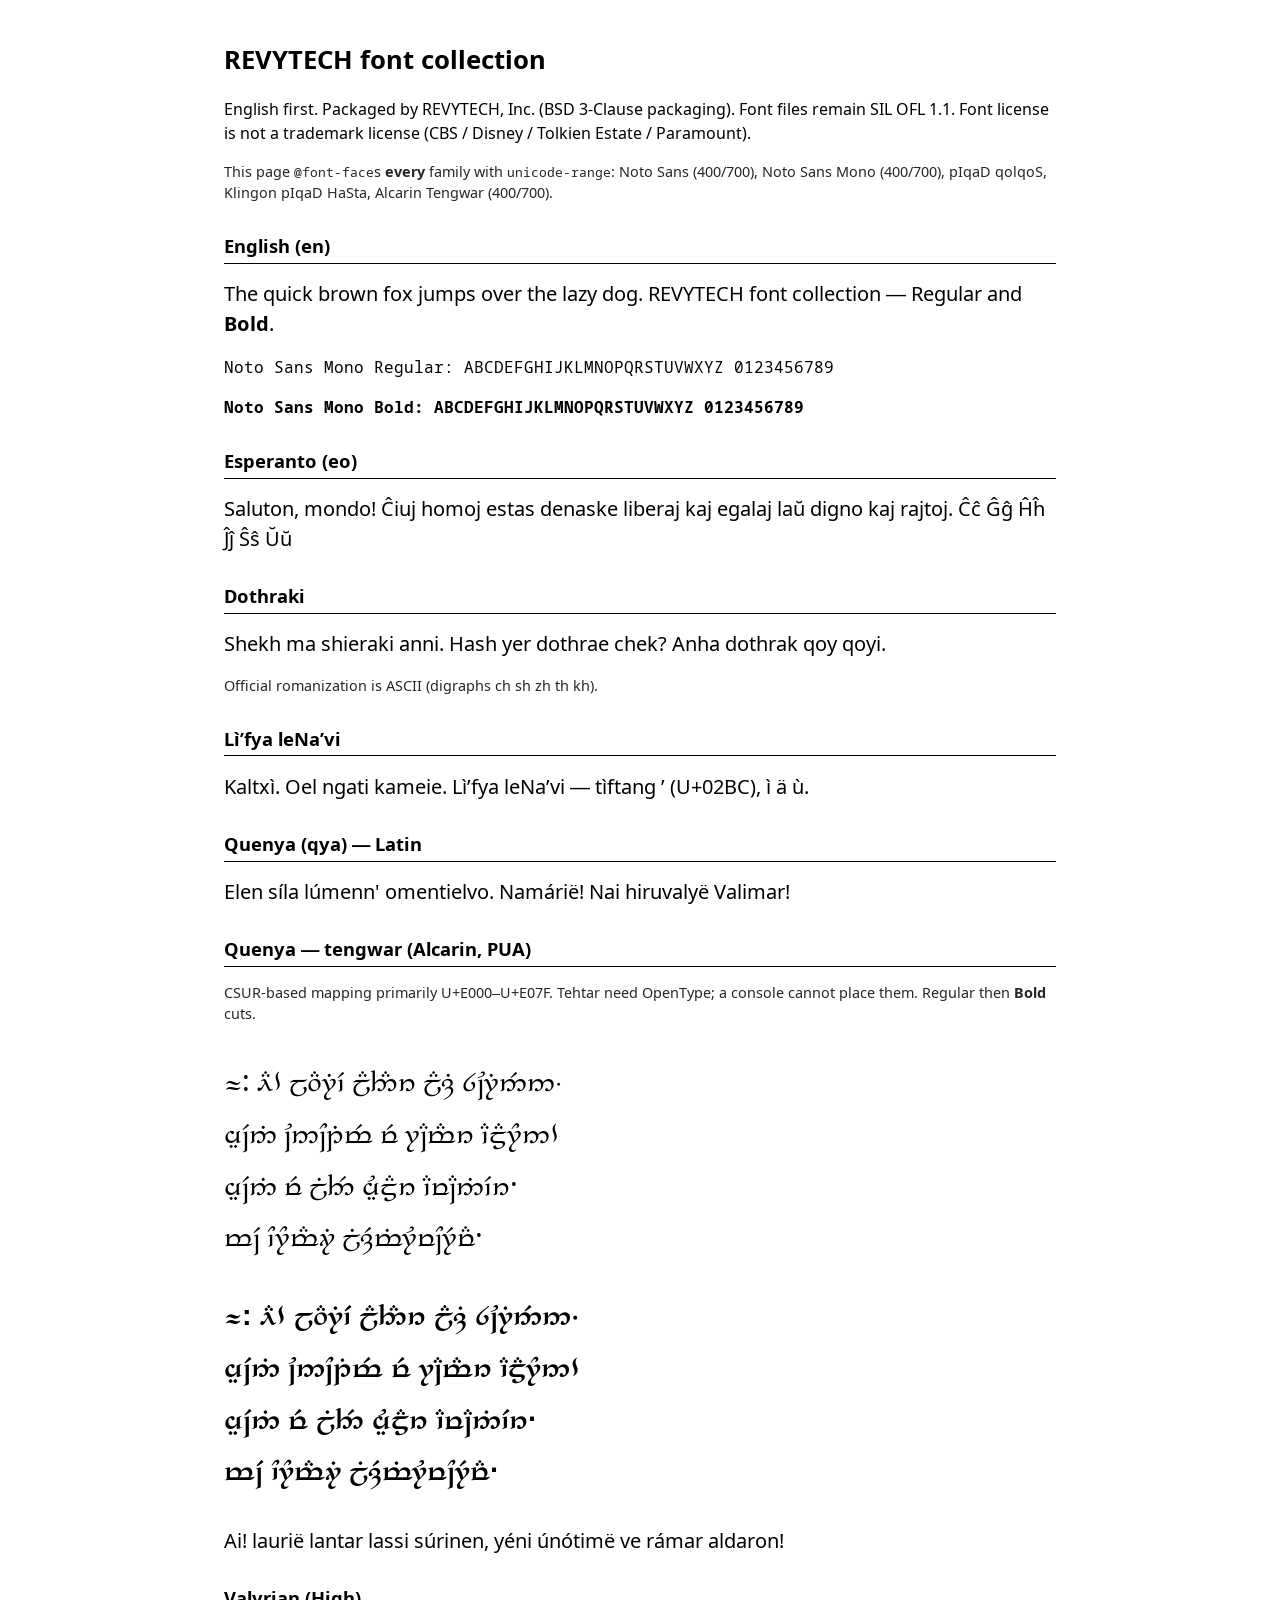
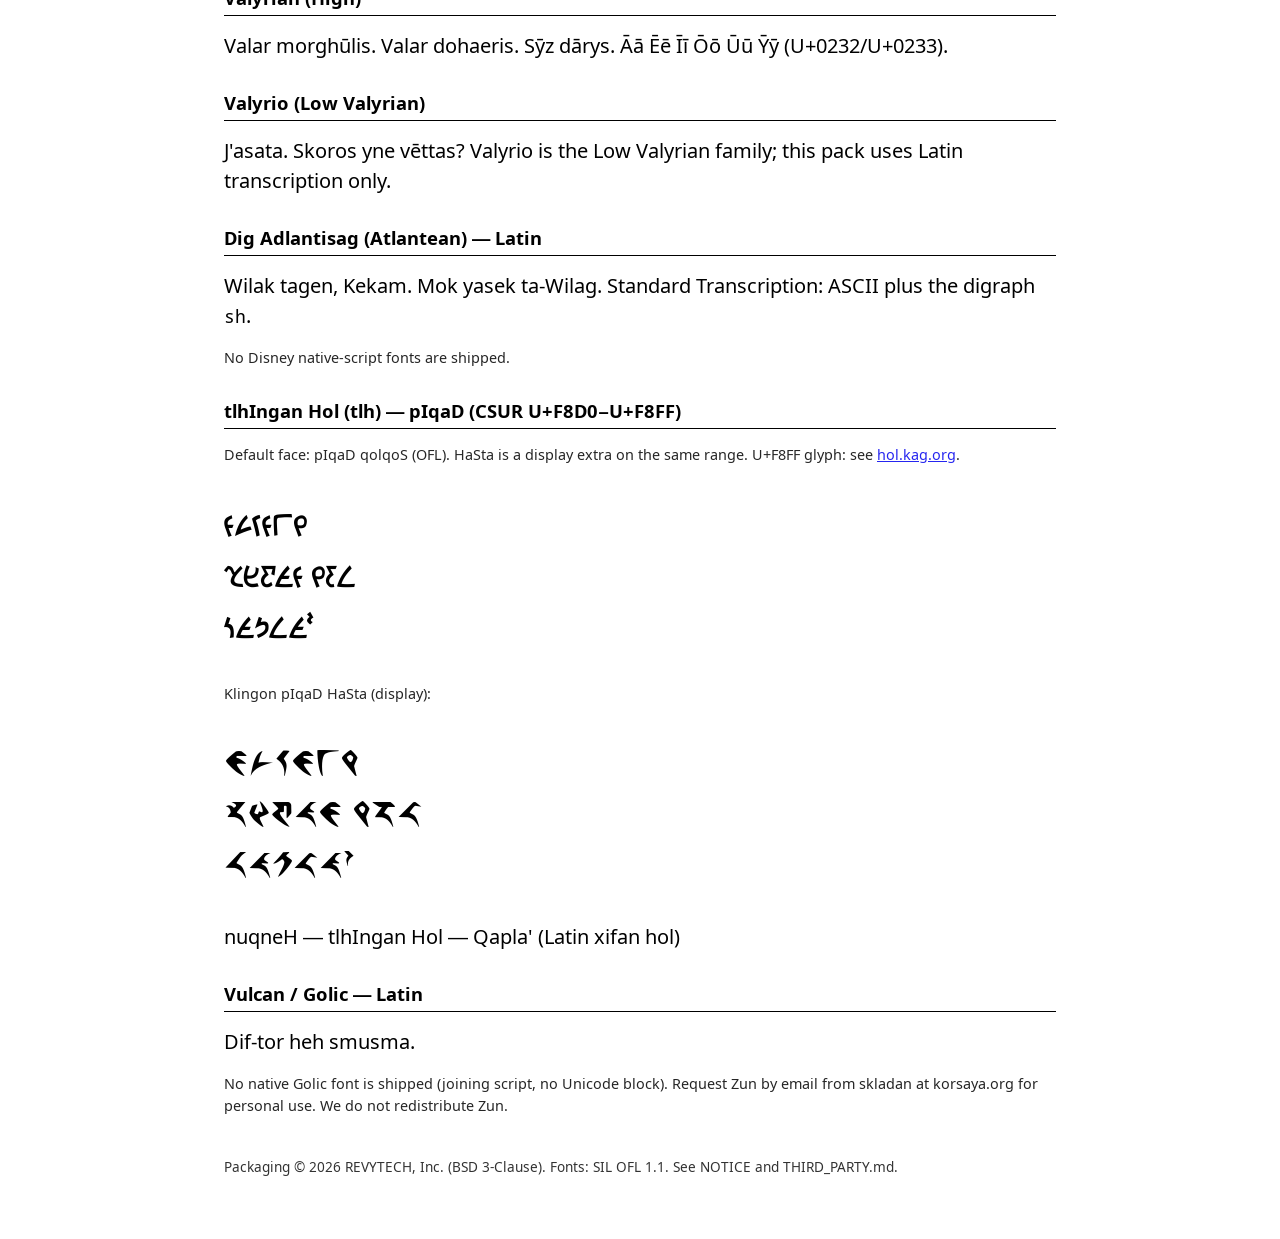
==== www/demo.html @ f8ec4231 "Populate REVYTECH font collection with OFL faces and installers. Vendor qolqoS, HaSta, Alcarin, and " ====
<!DOCTYPE html>
<html lang="en">
<head>
<meta charset="utf-8">
<meta name="viewport" content="width=device-width, initial-scale=1">
<title>REVYTECH font collection — specimen</title>
<style>
/* Every custom family is declared with unicode-range and used below. */

/* Noto Sans — Latin UI (English + Latin conlangs) */
@font-face {
  font-family: "Noto Sans";
  src: url("../fonts/latn/noto-sans/woff2/NotoSans-Regular.woff2") format("woff2");
  unicode-range: U+0000-024F, U+02BC;
  font-weight: 400;
  font-style: normal;
  font-display: swap;
}
@font-face {
  font-family: "Noto Sans";
  src: url("../fonts/latn/noto-sans/woff2/NotoSans-Bold.woff2") format("woff2");
  unicode-range: U+0000-024F, U+02BC;
  font-weight: 700;
  font-style: normal;
  font-display: swap;
}

/* Noto Sans Mono — terminal / samples */
@font-face {
  font-family: "Noto Sans Mono";
  src: url("../fonts/latn/noto-sans-mono/woff2/NotoSansMono-Regular.woff2") format("woff2");
  unicode-range: U+0000-024F, U+02BC;
  font-weight: 400;
  font-style: normal;
  font-display: swap;
}
@font-face {
  font-family: "Noto Sans Mono";
  src: url("../fonts/latn/noto-sans-mono/woff2/NotoSansMono-Bold.woff2") format("woff2");
  unicode-range: U+0000-024F, U+02BC;
  font-weight: 700;
  font-style: normal;
  font-display: swap;
}

/* pIqaD qolqoS — Klingon CSUR default */
@font-face {
  font-family: "pIqaD qolqoS";
  src: url("../fonts/tlh/qolqos/woff2/pIqaD-qolqoS.woff2") format("woff2");
  unicode-range: U+F8D0-F8FF;
  font-weight: 400;
  font-display: swap;
}

/* Klingon pIqaD HaSta — display extra (same CSUR range, different face) */
@font-face {
  font-family: "Klingon pIqaD HaSta";
  src: url("../fonts/tlh/hasta/woff2/Klingon-pIqaD-HaSta.woff2") format("woff2");
  unicode-range: U+F8D0-F8FF;
  font-weight: 400;
  font-display: swap;
}

/* Alcarin Tengwar — Quenya PUA */
@font-face {
  font-family: "Alcarin Tengwar";
  src: url("../fonts/qya/alcarin/woff2/AlcarinTengwar-Regular.woff2") format("woff2");
  unicode-range: U+E000-E07F;
  font-weight: 400;
  font-display: swap;
}
@font-face {
  font-family: "Alcarin Tengwar";
  src: url("../fonts/qya/alcarin/woff2/AlcarinTengwar-Bold.woff2") format("woff2");
  unicode-range: U+E000-E07F;
  font-weight: 700;
  font-display: swap;
}

/* Stacked collection family: Noto Latin + qolqoS pIqaD + Alcarin tengwar */
@font-face {
  font-family: "REVYTECH Collection";
  src: url("../fonts/latn/noto-sans/woff2/NotoSans-Regular.woff2") format("woff2");
  unicode-range: U+0000-024F, U+02BC;
  font-weight: 400;
  font-style: normal;
  font-display: swap;
}
@font-face {
  font-family: "REVYTECH Collection";
  src: url("../fonts/latn/noto-sans/woff2/NotoSans-Bold.woff2") format("woff2");
  unicode-range: U+0000-024F, U+02BC;
  font-weight: 700;
  font-style: normal;
  font-display: swap;
}
@font-face {
  font-family: "REVYTECH Collection";
  src: url("../fonts/tlh/qolqos/woff2/pIqaD-qolqoS.woff2") format("woff2");
  unicode-range: U+F8D0-F8FF;
  font-weight: 400;
  font-display: swap;
}
@font-face {
  font-family: "REVYTECH Collection";
  src: url("../fonts/qya/alcarin/woff2/AlcarinTengwar-Regular.woff2") format("woff2");
  unicode-range: U+E000-E07F;
  font-weight: 400;
  font-display: swap;
}
@font-face {
  font-family: "REVYTECH Collection";
  src: url("../fonts/qya/alcarin/woff2/AlcarinTengwar-Bold.woff2") format("woff2");
  unicode-range: U+E000-E07F;
  font-weight: 700;
  font-display: swap;
}

html { color-scheme: light dark; }
body {
  margin: 0 auto;
  max-width: 52rem;
  padding: 1.5rem 1.25rem 3rem;
  font-family: "Noto Sans", "REVYTECH Collection", sans-serif;
  line-height: 1.5;
}
h1 { font-size: 1.6rem; font-weight: 700; }
h2 { font-size: 1.15rem; margin-top: 1.75rem; border-bottom: 1px solid currentColor; padding-bottom: .2rem; }
.note { font-size: .9rem; opacity: .85; }
.sample { font-size: 1.25rem; margin: .4rem 0 1rem; font-family: "Noto Sans", "REVYTECH Collection", sans-serif; }
.tengwar { font-family: "Alcarin Tengwar", "REVYTECH Collection", sans-serif; font-size: 1.8rem; line-height: 1.8; font-weight: 400; }
.tengwar-bold { font-family: "Alcarin Tengwar", sans-serif; font-size: 1.8rem; line-height: 1.8; font-weight: 700; }
.piqad { font-family: "pIqaD qolqoS", "REVYTECH Collection", sans-serif; font-size: 2rem; line-height: 1.6; }
.hasta { font-family: "Klingon pIqaD HaSta", sans-serif; font-size: 2rem; line-height: 1.6; }
.mono { font-family: "Noto Sans Mono", monospace; font-size: 1rem; font-weight: 400; }
.mono-bold { font-family: "Noto Sans Mono", monospace; font-size: 1rem; font-weight: 700; }
code { font-family: "Noto Sans Mono", monospace; font-size: .9em; }
footer { margin-top: 2.5rem; font-size: .85rem; opacity: .8; }
</style>
</head>
<body>
<h1>REVYTECH font collection</h1>
<p>English first. Packaged by REVYTECH, Inc. (BSD 3-Clause packaging). Font files remain SIL OFL 1.1. Font license is not a trademark license (CBS / Disney / Tolkien Estate / Paramount).</p>
<p class="note">This page <code>@font-face</code>s <strong>every</strong> family with <code>unicode-range</code>: Noto Sans (400/700), Noto Sans Mono (400/700), pIqaD qolqoS, Klingon pIqaD HaSta, Alcarin Tengwar (400/700).</p>

<h2>English (en)</h2>
<p class="sample">The quick brown fox jumps over the lazy dog. REVYTECH font collection — Regular and <strong>Bold</strong>.</p>
<p class="mono">Noto Sans Mono Regular: ABCDEFGHIJKLMNOPQRSTUVWXYZ 0123456789</p>
<p class="mono-bold">Noto Sans Mono Bold: ABCDEFGHIJKLMNOPQRSTUVWXYZ 0123456789</p>

<h2>Esperanto (eo)</h2>
<p class="sample">Saluton, mondo! Ĉiuj homoj estas denaske liberaj kaj egalaj laŭ digno kaj rajtoj. Ĉĉ Ĝĝ Ĥĥ Ĵĵ Ŝŝ Ŭŭ</p>

<h2>Dothraki</h2>
<p class="sample">Shekh ma shieraki anni. Hash yer dothrae chek? Anha dothrak qoy qoyi.</p>
<p class="note">Official romanization is ASCII (digraphs ch sh zh th kh).</p>

<h2>Lìʼfya leNaʼvi</h2>
<p class="sample">Kaltxì. Oel ngati kameie. Lìʼfya leNaʼvi — tìftang ʼ (U+02BC), ì ä ù.</p>

<h2>Quenya (qya) — Latin</h2>
<p class="sample">Elen síla lúmenn' omentielvo. Namárië! Nai hiruvalyë Valimar!</p>

<h2>Quenya — tengwar (Alcarin, PUA)</h2>
<p class="note">CSUR-based mapping primarily U+E000–U+E07F. Tehtar need OpenType; a console cannot place them. Regular then <strong>Bold</strong> cuts.</p>
<p class="tengwar">:     ⸱<br>
    <br>
    ·<br>
  ·</p>
<p class="tengwar-bold">:     ⸱<br>
    <br>
    ·<br>
  ·</p>
<p class="sample">Ai! laurië lantar lassi súrinen, yéni únótimë ve rámar aldaron!</p>

<h2>Valyrian (High)</h2>
<p class="sample">Valar morghūlis. Valar dohaeris. Sȳz dārys. Āā Ēē Īī Ōō Ūū Ȳȳ (U+0232/U+0233).</p>

<h2>Valyrio (Low Valyrian)</h2>
<p class="sample">J'asata. Skoros yne vēttas? Valyrio is the Low Valyrian family; this pack uses Latin transcription only.</p>

<h2>Dig Adlantisag (Atlantean) — Latin</h2>
<p class="sample">Wilak tagen, Kekam. Mok yasek ta-Wilag. Standard Transcription: ASCII plus the digraph <code>sh</code>.</p>
<p class="note">No Disney native-script fonts are shipped.</p>

<h2>tlhIngan Hol (tlh) — pIqaD (CSUR U+F8D0–U+F8FF)</h2>
<p class="note">Default face: pIqaD qolqoS (OFL). HaSta is a display extra on the same range. U+F8FF glyph: see <a href="https://hol.kag.org">hol.kag.org</a>.</p>
<p class="piqad"><br>
 <br>
</p>
<p class="note">Klingon pIqaD HaSta (display):</p>
<p class="hasta"><br>
 <br>
</p>
<p class="sample">nuqneH — tlhIngan Hol — Qapla' (Latin xifan hol)</p>

<h2>Vulcan / Golic — Latin</h2>
<p class="sample">Dif-tor heh smusma.</p>
<p class="note">No native Golic font is shipped (joining script, no Unicode block). Request Zun by email from skladan at korsaya.org for personal use. We do not redistribute Zun.</p>

<footer>
<p>Packaging © 2026 REVYTECH, Inc. (BSD 3-Clause). Fonts: SIL OFL 1.1. See NOTICE and THIRD_PARTY.md.</p>
</footer>
</body>
</html>
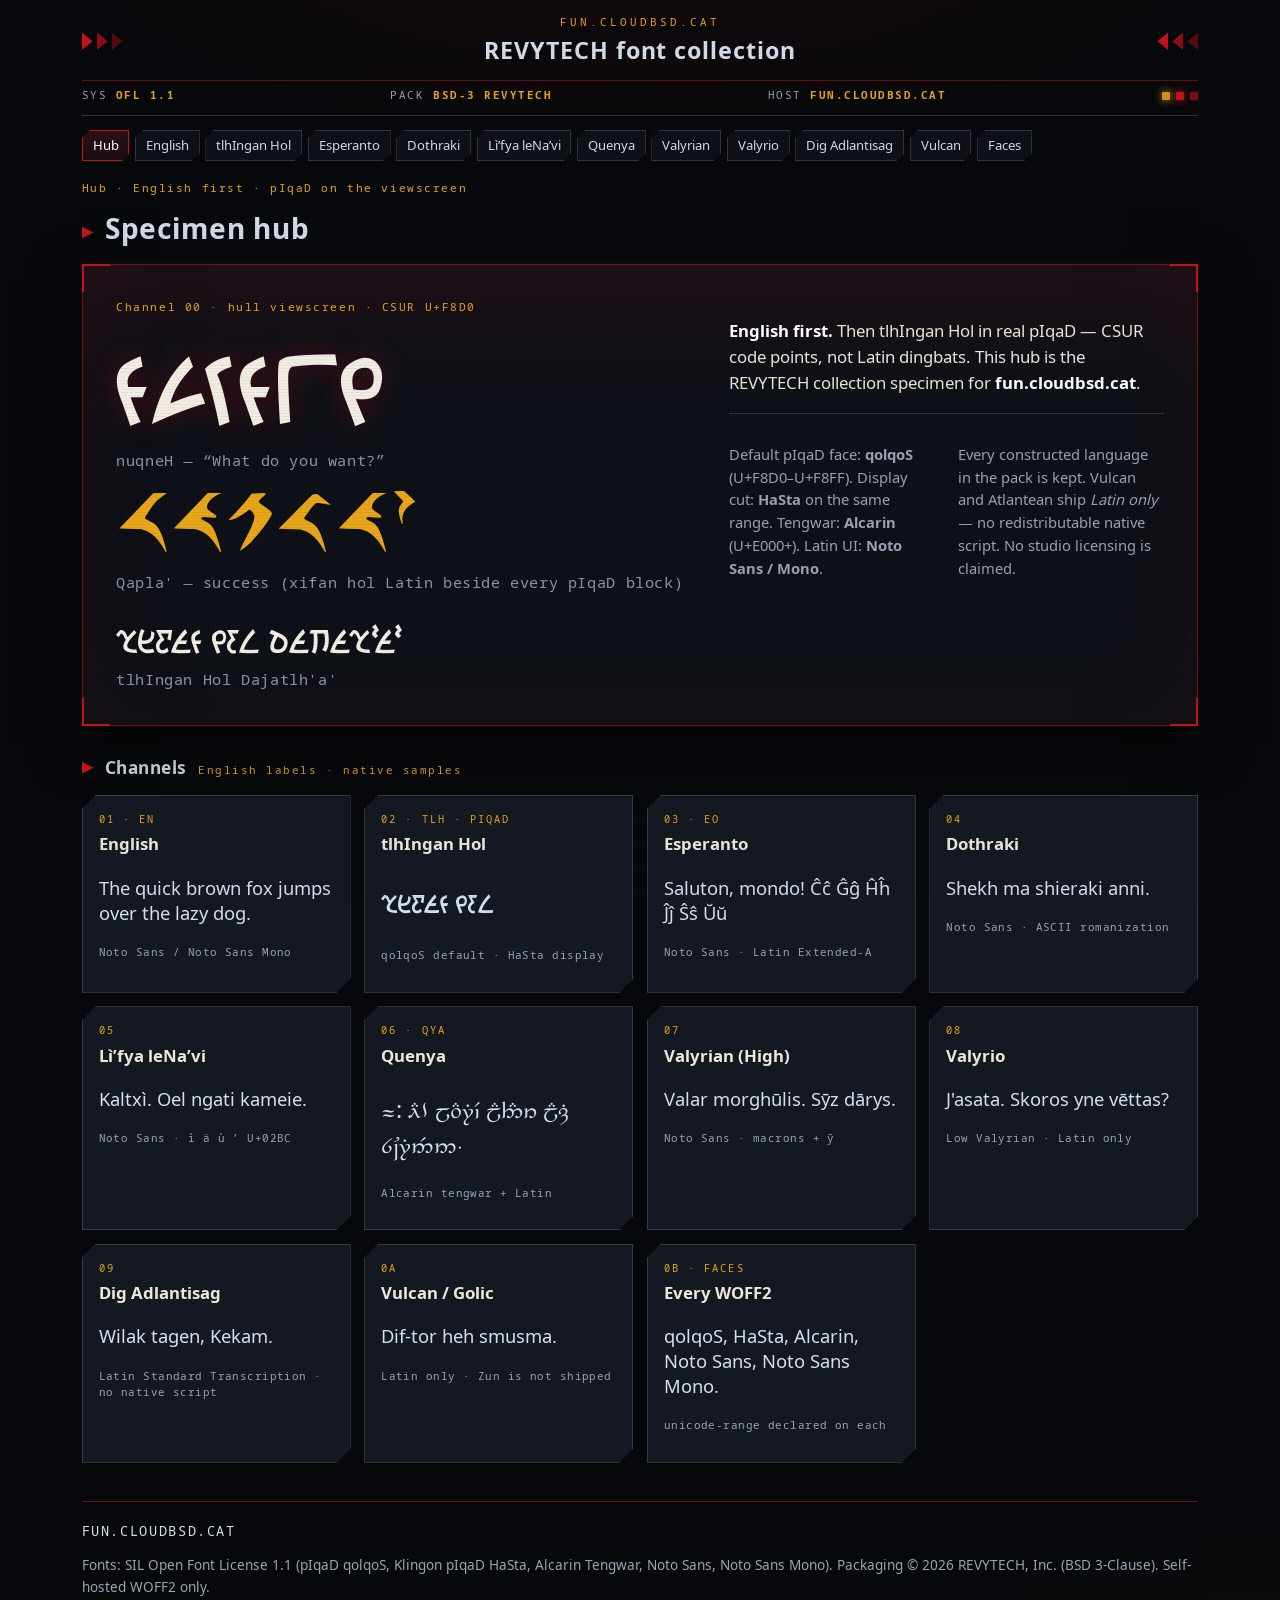
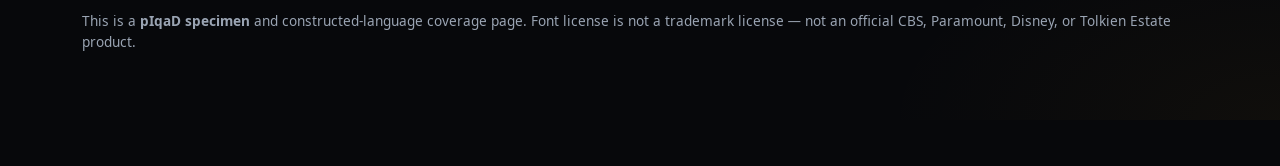
==== commit 00e732ec: "Ship fun.cloudbsd.cat specimen pages into www/." ====
--- a/www/demo.html
+++ b/www/demo.html
@@ -2,204 +2,11 @@
 <html lang="en">
 <head>
 <meta charset="utf-8">
-<meta name="viewport" content="width=device-width, initial-scale=1">
+<meta http-equiv="refresh" content="0; url=index.html">
+<link rel="canonical" href="https://fun.cloudbsd.cat/">
 <title>REVYTECH font collection — specimen</title>
-<style>
-/* Every custom family is declared with unicode-range and used below. */
-
-/* Noto Sans — Latin UI (English + Latin conlangs) */
-@font-face {
-  font-family: "Noto Sans";
-  src: url("../fonts/latn/noto-sans/woff2/NotoSans-Regular.woff2") format("woff2");
-  unicode-range: U+0000-024F, U+02BC;
-  font-weight: 400;
-  font-style: normal;
-  font-display: swap;
-}
-@font-face {
-  font-family: "Noto Sans";
-  src: url("../fonts/latn/noto-sans/woff2/NotoSans-Bold.woff2") format("woff2");
-  unicode-range: U+0000-024F, U+02BC;
-  font-weight: 700;
-  font-style: normal;
-  font-display: swap;
-}
-
-/* Noto Sans Mono — terminal / samples */
-@font-face {
-  font-family: "Noto Sans Mono";
-  src: url("../fonts/latn/noto-sans-mono/woff2/NotoSansMono-Regular.woff2") format("woff2");
-  unicode-range: U+0000-024F, U+02BC;
-  font-weight: 400;
-  font-style: normal;
-  font-display: swap;
-}
-@font-face {
-  font-family: "Noto Sans Mono";
-  src: url("../fonts/latn/noto-sans-mono/woff2/NotoSansMono-Bold.woff2") format("woff2");
-  unicode-range: U+0000-024F, U+02BC;
-  font-weight: 700;
-  font-style: normal;
-  font-display: swap;
-}
-
-/* pIqaD qolqoS — Klingon CSUR default */
-@font-face {
-  font-family: "pIqaD qolqoS";
-  src: url("../fonts/tlh/qolqos/woff2/pIqaD-qolqoS.woff2") format("woff2");
-  unicode-range: U+F8D0-F8FF;
-  font-weight: 400;
-  font-display: swap;
-}
-
-/* Klingon pIqaD HaSta — display extra (same CSUR range, different face) */
-@font-face {
-  font-family: "Klingon pIqaD HaSta";
-  src: url("../fonts/tlh/hasta/woff2/Klingon-pIqaD-HaSta.woff2") format("woff2");
-  unicode-range: U+F8D0-F8FF;
-  font-weight: 400;
-  font-display: swap;
-}
-
-/* Alcarin Tengwar — Quenya PUA */
-@font-face {
-  font-family: "Alcarin Tengwar";
-  src: url("../fonts/qya/alcarin/woff2/AlcarinTengwar-Regular.woff2") format("woff2");
-  unicode-range: U+E000-E07F;
-  font-weight: 400;
-  font-display: swap;
-}
-@font-face {
-  font-family: "Alcarin Tengwar";
-  src: url("../fonts/qya/alcarin/woff2/AlcarinTengwar-Bold.woff2") format("woff2");
-  unicode-range: U+E000-E07F;
-  font-weight: 700;
-  font-display: swap;
-}
-
-/* Stacked collection family: Noto Latin + qolqoS pIqaD + Alcarin tengwar */
-@font-face {
-  font-family: "REVYTECH Collection";
-  src: url("../fonts/latn/noto-sans/woff2/NotoSans-Regular.woff2") format("woff2");
-  unicode-range: U+0000-024F, U+02BC;
-  font-weight: 400;
-  font-style: normal;
-  font-display: swap;
-}
-@font-face {
-  font-family: "REVYTECH Collection";
-  src: url("../fonts/latn/noto-sans/woff2/NotoSans-Bold.woff2") format("woff2");
-  unicode-range: U+0000-024F, U+02BC;
-  font-weight: 700;
-  font-style: normal;
-  font-display: swap;
-}
-@font-face {
-  font-family: "REVYTECH Collection";
-  src: url("../fonts/tlh/qolqos/woff2/pIqaD-qolqoS.woff2") format("woff2");
-  unicode-range: U+F8D0-F8FF;
-  font-weight: 400;
-  font-display: swap;
-}
-@font-face {
-  font-family: "REVYTECH Collection";
-  src: url("../fonts/qya/alcarin/woff2/AlcarinTengwar-Regular.woff2") format("woff2");
-  unicode-range: U+E000-E07F;
-  font-weight: 400;
-  font-display: swap;
-}
-@font-face {
-  font-family: "REVYTECH Collection";
-  src: url("../fonts/qya/alcarin/woff2/AlcarinTengwar-Bold.woff2") format("woff2");
-  unicode-range: U+E000-E07F;
-  font-weight: 700;
-  font-display: swap;
-}
-
-html { color-scheme: light dark; }
-body {
-  margin: 0 auto;
-  max-width: 52rem;
-  padding: 1.5rem 1.25rem 3rem;
-  font-family: "Noto Sans", "REVYTECH Collection", sans-serif;
-  line-height: 1.5;
-}
-h1 { font-size: 1.6rem; font-weight: 700; }
-h2 { font-size: 1.15rem; margin-top: 1.75rem; border-bottom: 1px solid currentColor; padding-bottom: .2rem; }
-.note { font-size: .9rem; opacity: .85; }
-.sample { font-size: 1.25rem; margin: .4rem 0 1rem; font-family: "Noto Sans", "REVYTECH Collection", sans-serif; }
-.tengwar { font-family: "Alcarin Tengwar", "REVYTECH Collection", sans-serif; font-size: 1.8rem; line-height: 1.8; font-weight: 400; }
-.tengwar-bold { font-family: "Alcarin Tengwar", sans-serif; font-size: 1.8rem; line-height: 1.8; font-weight: 700; }
-.piqad { font-family: "pIqaD qolqoS", "REVYTECH Collection", sans-serif; font-size: 2rem; line-height: 1.6; }
-.hasta { font-family: "Klingon pIqaD HaSta", sans-serif; font-size: 2rem; line-height: 1.6; }
-.mono { font-family: "Noto Sans Mono", monospace; font-size: 1rem; font-weight: 400; }
-.mono-bold { font-family: "Noto Sans Mono", monospace; font-size: 1rem; font-weight: 700; }
-code { font-family: "Noto Sans Mono", monospace; font-size: .9em; }
-footer { margin-top: 2.5rem; font-size: .85rem; opacity: .8; }
-</style>
 </head>
 <body>
-<h1>REVYTECH font collection</h1>
-<p>English first. Packaged by REVYTECH, Inc. (BSD 3-Clause packaging). Font files remain SIL OFL 1.1. Font license is not a trademark license (CBS / Disney / Tolkien Estate / Paramount).</p>
-<p class="note">This page <code>@font-face</code>s <strong>every</strong> family with <code>unicode-range</code>: Noto Sans (400/700), Noto Sans Mono (400/700), pIqaD qolqoS, Klingon pIqaD HaSta, Alcarin Tengwar (400/700).</p>
-
-<h2>English (en)</h2>
-<p class="sample">The quick brown fox jumps over the lazy dog. REVYTECH font collection — Regular and <strong>Bold</strong>.</p>
-<p class="mono">Noto Sans Mono Regular: ABCDEFGHIJKLMNOPQRSTUVWXYZ 0123456789</p>
-<p class="mono-bold">Noto Sans Mono Bold: ABCDEFGHIJKLMNOPQRSTUVWXYZ 0123456789</p>
-
-<h2>Esperanto (eo)</h2>
-<p class="sample">Saluton, mondo! Ĉiuj homoj estas denaske liberaj kaj egalaj laŭ digno kaj rajtoj. Ĉĉ Ĝĝ Ĥĥ Ĵĵ Ŝŝ Ŭŭ</p>
-
-<h2>Dothraki</h2>
-<p class="sample">Shekh ma shieraki anni. Hash yer dothrae chek? Anha dothrak qoy qoyi.</p>
-<p class="note">Official romanization is ASCII (digraphs ch sh zh th kh).</p>
-
-<h2>Lìʼfya leNaʼvi</h2>
-<p class="sample">Kaltxì. Oel ngati kameie. Lìʼfya leNaʼvi — tìftang ʼ (U+02BC), ì ä ù.</p>
-
-<h2>Quenya (qya) — Latin</h2>
-<p class="sample">Elen síla lúmenn' omentielvo. Namárië! Nai hiruvalyë Valimar!</p>
-
-<h2>Quenya — tengwar (Alcarin, PUA)</h2>
-<p class="note">CSUR-based mapping primarily U+E000–U+E07F. Tehtar need OpenType; a console cannot place them. Regular then <strong>Bold</strong> cuts.</p>
-<p class="tengwar">:     ⸱<br>
-    <br>
-    ·<br>
-  ·</p>
-<p class="tengwar-bold">:     ⸱<br>
-    <br>
-    ·<br>
-  ·</p>
-<p class="sample">Ai! laurië lantar lassi súrinen, yéni únótimë ve rámar aldaron!</p>
-
-<h2>Valyrian (High)</h2>
-<p class="sample">Valar morghūlis. Valar dohaeris. Sȳz dārys. Āā Ēē Īī Ōō Ūū Ȳȳ (U+0232/U+0233).</p>
-
-<h2>Valyrio (Low Valyrian)</h2>
-<p class="sample">J'asata. Skoros yne vēttas? Valyrio is the Low Valyrian family; this pack uses Latin transcription only.</p>
-
-<h2>Dig Adlantisag (Atlantean) — Latin</h2>
-<p class="sample">Wilak tagen, Kekam. Mok yasek ta-Wilag. Standard Transcription: ASCII plus the digraph <code>sh</code>.</p>
-<p class="note">No Disney native-script fonts are shipped.</p>
-
-<h2>tlhIngan Hol (tlh) — pIqaD (CSUR U+F8D0–U+F8FF)</h2>
-<p class="note">Default face: pIqaD qolqoS (OFL). HaSta is a display extra on the same range. U+F8FF glyph: see <a href="https://hol.kag.org">hol.kag.org</a>.</p>
-<p class="piqad"><br>
- <br>
-</p>
-<p class="note">Klingon pIqaD HaSta (display):</p>
-<p class="hasta"><br>
- <br>
-</p>
-<p class="sample">nuqneH — tlhIngan Hol — Qapla' (Latin xifan hol)</p>
-
-<h2>Vulcan / Golic — Latin</h2>
-<p class="sample">Dif-tor heh smusma.</p>
-<p class="note">No native Golic font is shipped (joining script, no Unicode block). Request Zun by email from skladan at korsaya.org for personal use. We do not redistribute Zun.</p>
-
-<footer>
-<p>Packaging © 2026 REVYTECH, Inc. (BSD 3-Clause). Fonts: SIL OFL 1.1. See NOTICE and THIRD_PARTY.md.</p>
-</footer>
+<p>Specimen hub is <a href="index.html">index.html</a> (live: <a href="https://fun.cloudbsd.cat/">https://fun.cloudbsd.cat</a>).</p>
 </body>
 </html>
